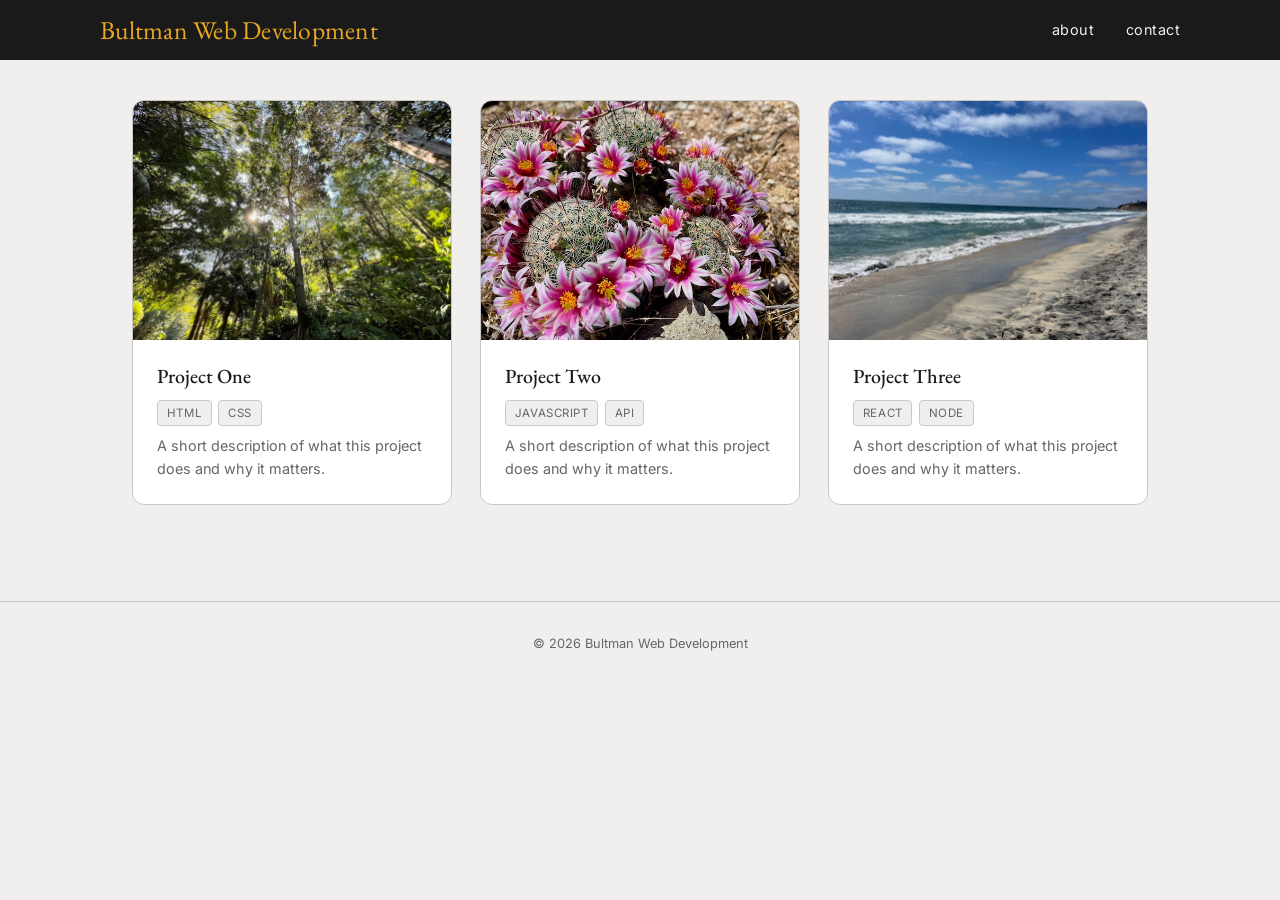
==== index.html @ b0bd91e1 "adding images directory and updated index file with images" ====
<!DOCTYPE html>
<html lang="en">
<head>
  <meta charset="UTF-8" />
  <meta name="viewport" content="width=device-width, initial-scale=1.0" />
  <title>LB Web Development</title>
  <link rel="stylesheet" href="style.css" />
</head>
<body>

  <!-- ===================== HEADER ===================== -->
  <header>
    <div class="nav-inner">
      <div class="site-title">
        <a href="index.html">Bultman Web Development</a>
      </div>
      <nav>
        <a href="about.html">about</a>
        <a href="contact.html">contact</a>
      </nav>
    </div>
  </header>

  <!-- ===================== MAIN ===================== -->
  <main>

    <!-- Project Grid -->
    <!-- To add more cards, copy one <a class="project-card"> block and paste it below -->
    <div class="project-grid">

      <!-- ---- Project 1 ---- -->
      <a class="project-card" href="project.html">
        <div class="card-thumbnail">
          <!-- Replace the src below with your project screenshot or image -->
          <img src="images/IMG_1114.jpeg" alt="Project 1 screenshot" />
        </div>
        <div class="card-body">
          <div class="card-title">Project One</div>
          <div class="card-tags">
            <span class="tag">HTML</span>
            <span class="tag">CSS</span>
          </div>
          <p class="card-description">
            A short description of what this project does and why it matters.
          </p>
        </div>
      </a>

      <!-- ---- Project 2 ---- -->
      <a class="project-card" href="project.html">
        <div class="card-thumbnail">
          <img src="images/IMG_8862.jpeg" alt="Project 2 screenshot" />
        </div>
        <div class="card-body">
          <div class="card-title">Project Two</div>
          <div class="card-tags">
            <span class="tag">JavaScript</span>
            <span class="tag">API</span>
          </div>
          <p class="card-description">
            A short description of what this project does and why it matters.
          </p>
        </div>
      </a>

      <!-- ---- Project 3 ---- -->
      <a class="project-card" href="project.html">
        <div class="card-thumbnail">
          <img src="images/IMG_1100.jpeg" alt="Project 3 screenshot" />
        </div>
        <div class="card-body">
          <div class="card-title">Project Three</div>
          <div class="card-tags">
            <span class="tag">React</span>
            <span class="tag">Node</span>
          </div>
          <p class="card-description">
            A short description of what this project does and why it matters.
          </p>
        </div>
      </a>

    </div>
  </main>

  <!-- ===================== FOOTER ===================== -->
  <footer>
    &copy; 2026 Bultman Web Development
  </footer>

</body>
</html>
---- style.css ----
/* ============================================================
   Bultman Web Development — Shared Stylesheet
   Edit colors, fonts, and spacing here to restyle the whole site
   ============================================================ */

/* --- Fonts --- */
@import url('https://fonts.googleapis.com/css2?family=EB+Garamond:wght@400;500&family=Inter:wght@300;400;500&display=swap');

/* --- CSS Variables (change these to restyle everything) --- */
:root {
  --color-bg:           #f0efed;
  --color-header-bg:    #1a1a1a;
  --color-header-text:  #f0efed;
  --color-accent:       #e8a820;   /* gold — used for logo text & hover states */
  --color-text:         #1a1a1a;
  --color-text-muted:   #666666;
  --color-card-bg:      #ffffff;
  --color-card-border:  #c8c8c8;
  --color-card-hover:   #e8a820;

  --font-heading:       'EB Garamond', Georgia, serif;
  --font-body:          'Inter', system-ui, sans-serif;

  --radius-card:        12px;
  --max-width:          1080px;
  --header-height:      60px;
}

/* --- Reset --- */
*, *::before, *::after {
  box-sizing: border-box;
  margin: 0;
  padding: 0;
}

html { scroll-behavior: smooth; }

body {
  background-color: var(--color-bg);
  color: var(--color-text);
  font-family: var(--font-body);
  font-size: 16px;
  line-height: 1.6;
  min-height: 100vh;
}

a {
  color: inherit;
  text-decoration: none;
}

img {
  display: block;
  max-width: 100%;
}

/* --- Header / Nav --- */
header {
  background-color: var(--color-header-bg);
  color: var(--color-header-text);
  height: var(--header-height);
  display: flex;
  align-items: center;
  padding: 0 2rem;
  position: sticky;
  top: 0;
  z-index: 100;
}

.nav-inner {
  width: 100%;
  max-width: var(--max-width);
  margin: 0 auto;
  display: flex;
  align-items: center;
  justify-content: space-between;
}

.site-title {
  font-family: var(--font-heading);
  font-size: 1.6rem;
  font-weight: 400;
  color: var(--color-accent);
  letter-spacing: 0.01em;
}

.site-title a:hover {
  opacity: 0.85;
}

nav {
  display: flex;
  gap: 2rem;
  font-size: 0.9rem;
  letter-spacing: 0.03em;
}

nav a {
  color: var(--color-header-text);
  transition: color 0.2s;
}

nav a:hover {
  color: var(--color-accent);
}

nav a.active {
  color: var(--color-accent);
}

/* --- Main Content Wrapper --- */
main {
  max-width: var(--max-width);
  margin: 0 auto;
  padding: 2.5rem 2rem 4rem;
}

/* --- Page Header (About / Contact) --- */
.page-header {
  margin-bottom: 2.5rem;
}

.page-header h1 {
  font-family: var(--font-heading);
  font-size: 2.4rem;
  font-weight: 400;
  color: var(--color-text);
}

.page-header p {
  margin-top: 0.5rem;
  color: var(--color-text-muted);
  font-size: 1rem;
}

/* --- Project Grid (index.html) --- */
.project-grid {
  display: grid;
  grid-template-columns: repeat(3, 1fr);
  gap: 1.75rem;
}

/* --- Project Card --- */
.project-card {
  background: var(--color-card-bg);
  border: 1.5px solid var(--color-card-border);
  border-radius: var(--radius-card);
  overflow: hidden;
  display: flex;
  flex-direction: column;
  transition: border-color 0.2s, box-shadow 0.2s;
  cursor: pointer;
}

.project-card:hover {
  border-color: var(--color-card-hover);
  box-shadow: 0 4px 20px rgba(0, 0, 0, 0.08);
}

.project-card .card-thumbnail {
  aspect-ratio: 4 / 3;
  background-color: #e8e8e8;
  overflow: hidden;
}

.project-card .card-thumbnail img {
  width: 100%;
  height: 100%;
  object-fit: cover;
}

.project-card .card-body {
  padding: 1.25rem 1.5rem 1.5rem;
  flex: 1;
  display: flex;
  flex-direction: column;
  gap: 0.5rem;
}

.project-card .card-title {
  font-family: var(--font-heading);
  font-size: 1.25rem;
  font-weight: 500;
}

.project-card .card-tags {
  display: flex;
  flex-wrap: wrap;
  gap: 0.4rem;
}

.tag {
  font-size: 0.72rem;
  letter-spacing: 0.05em;
  text-transform: uppercase;
  background: var(--color-bg);
  border: 1px solid var(--color-card-border);
  border-radius: 4px;
  padding: 0.2rem 0.55rem;
  color: var(--color-text-muted);
}

.project-card .card-description {
  font-size: 0.9rem;
  color: var(--color-text-muted);
  margin-top: auto;
}

/* --- Project Detail Page --- */
.project-detail {
  max-width: 760px;
}

.project-detail .project-meta {
  display: flex;
  flex-wrap: wrap;
  gap: 0.5rem;
  margin: 1rem 0 2rem;
}

.project-detail .back-link {
  display: inline-flex;
  align-items: center;
  gap: 0.4rem;
  font-size: 0.875rem;
  color: var(--color-text-muted);
  margin-bottom: 1.5rem;
  transition: color 0.2s;
}

.project-detail .back-link:hover {
  color: var(--color-accent);
}

.project-detail h1 {
  font-family: var(--font-heading);
  font-size: 2.6rem;
  font-weight: 400;
  line-height: 1.2;
}

.project-detail .hero-image {
  width: 100%;
  aspect-ratio: 16 / 9;
  background: #e8e8e8;
  border-radius: var(--radius-card);
  overflow: hidden;
  margin-bottom: 2.5rem;
}

.project-detail .hero-image img {
  width: 100%;
  height: 100%;
  object-fit: cover;
}

.project-detail .project-body h2 {
  font-family: var(--font-heading);
  font-size: 1.5rem;
  font-weight: 400;
  margin: 2rem 0 0.75rem;
}

.project-detail .project-body p {
  color: var(--color-text-muted);
  margin-bottom: 1rem;
}

.project-detail .project-body ul {
  padding-left: 1.25rem;
  color: var(--color-text-muted);
  margin-bottom: 1rem;
}

.project-detail .project-body ul li {
  margin-bottom: 0.4rem;
}

.project-link {
  display: inline-block;
  margin-top: 2rem;
  padding: 0.65rem 1.5rem;
  background: var(--color-accent);
  color: var(--color-header-bg);
  border-radius: 6px;
  font-size: 0.875rem;
  font-weight: 500;
  letter-spacing: 0.03em;
  transition: opacity 0.2s;
}

.project-link:hover { opacity: 0.85; }

/* --- About Page --- */
.about-layout {
  display: grid;
  grid-template-columns: 1fr 2fr;
  gap: 3rem;
  align-items: start;
}

.about-avatar {
  width: 100%;
  aspect-ratio: 1 / 1;
  background: #e8e8e8;
  border-radius: var(--radius-card);
  overflow: hidden;
}

.about-avatar img {
  width: 100%;
  height: 100%;
  object-fit: cover;
}

.about-text h2 {
  font-family: var(--font-heading);
  font-size: 1.5rem;
  font-weight: 400;
  margin-bottom: 0.75rem;
}

.about-text p {
  color: var(--color-text-muted);
  margin-bottom: 1rem;
}

.skills-list {
  display: flex;
  flex-wrap: wrap;
  gap: 0.5rem;
  margin-top: 1.25rem;
}

/* --- Contact Page --- */
.contact-layout {
  max-width: 560px;
}

.contact-layout p {
  color: var(--color-text-muted);
  margin-bottom: 2rem;
}

.contact-form {
  display: flex;
  flex-direction: column;
  gap: 1.25rem;
}

.form-group {
  display: flex;
  flex-direction: column;
  gap: 0.4rem;
}

.form-group label {
  font-size: 0.875rem;
  font-weight: 500;
  letter-spacing: 0.02em;
}

.form-group input,
.form-group textarea {
  font-family: var(--font-body);
  font-size: 0.95rem;
  color: var(--color-text);
  background: var(--color-card-bg);
  border: 1.5px solid var(--color-card-border);
  border-radius: 6px;
  padding: 0.65rem 0.85rem;
  outline: none;
  transition: border-color 0.2s;
  resize: vertical;
}

.form-group input:focus,
.form-group textarea:focus {
  border-color: var(--color-accent);
}

.btn-submit {
  align-self: flex-start;
  padding: 0.65rem 1.75rem;
  background: var(--color-accent);
  color: var(--color-header-bg);
  border: none;
  border-radius: 6px;
  font-family: var(--font-body);
  font-size: 0.9rem;
  font-weight: 500;
  letter-spacing: 0.03em;
  cursor: pointer;
  transition: opacity 0.2s;
}

.btn-submit:hover { opacity: 0.85; }

/* --- Footer --- */
footer {
  text-align: center;
  padding: 2rem;
  font-size: 0.8rem;
  color: var(--color-text-muted);
  border-top: 1px solid var(--color-card-border);
  margin-top: 2rem;
}

/* --- Responsive --- */
@media (max-width: 768px) {
  .project-grid {
    grid-template-columns: 1fr;
  }

  .about-layout {
    grid-template-columns: 1fr;
  }

  .about-avatar {
    max-width: 200px;
  }

  .site-title {
    font-size: 1.2rem;
  }
}

@media (max-width: 480px) {
  main { padding: 1.5rem 1rem 3rem; }
  nav { gap: 1rem; }
}
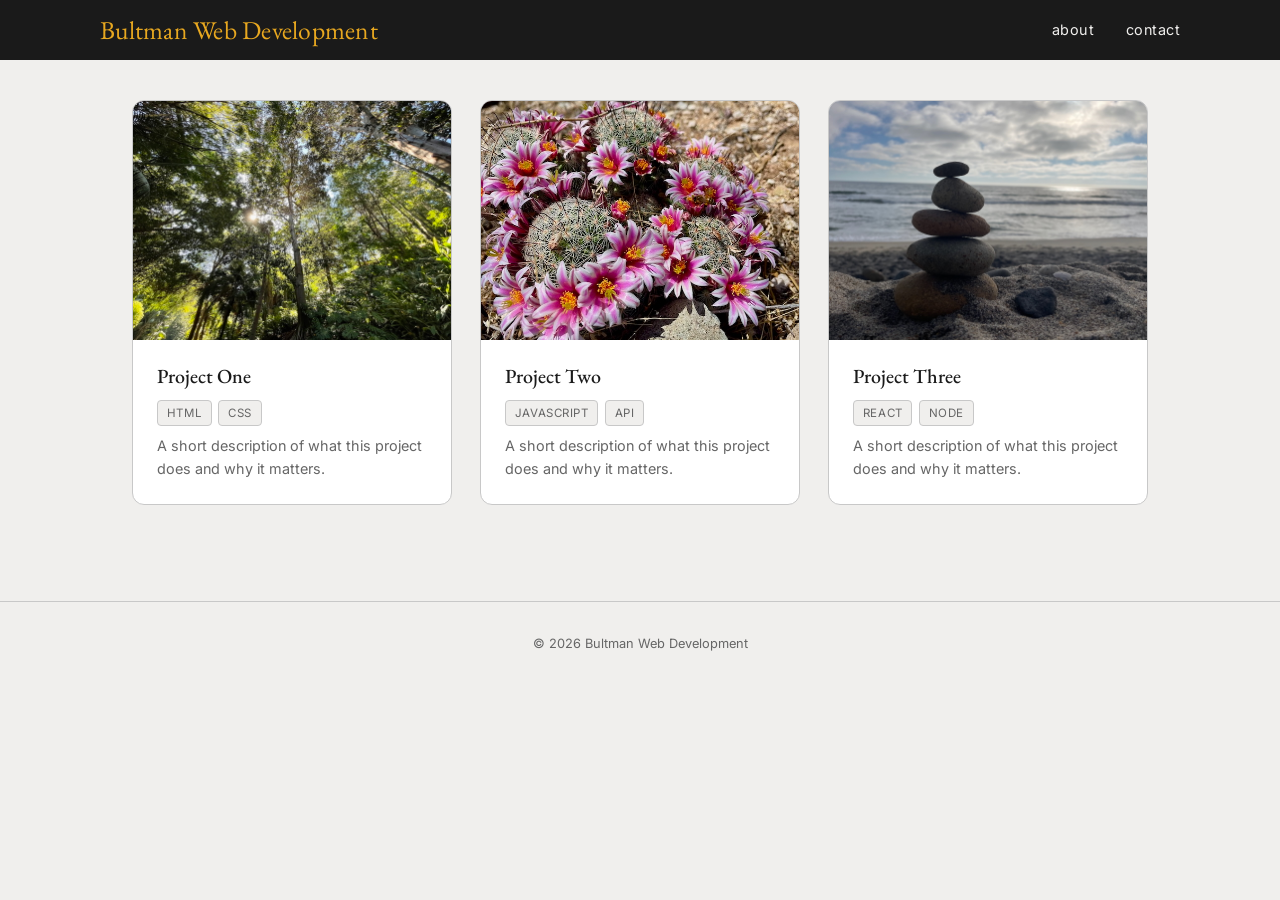
==== commit c47be31a: "updated wrong file path for an image" ====
--- a/index.html
+++ b/index.html
@@ -66,7 +66,7 @@
       <!-- ---- Project 3 ---- -->
       <a class="project-card" href="project.html">
         <div class="card-thumbnail">
-          <img src="images/IMG_1100.jpeg" alt="Project 3 screenshot" />
+          <img src="images/IMG_1110.jpeg" alt="Project 3 screenshot" />
         </div>
         <div class="card-body">
           <div class="card-title">Project Three</div>
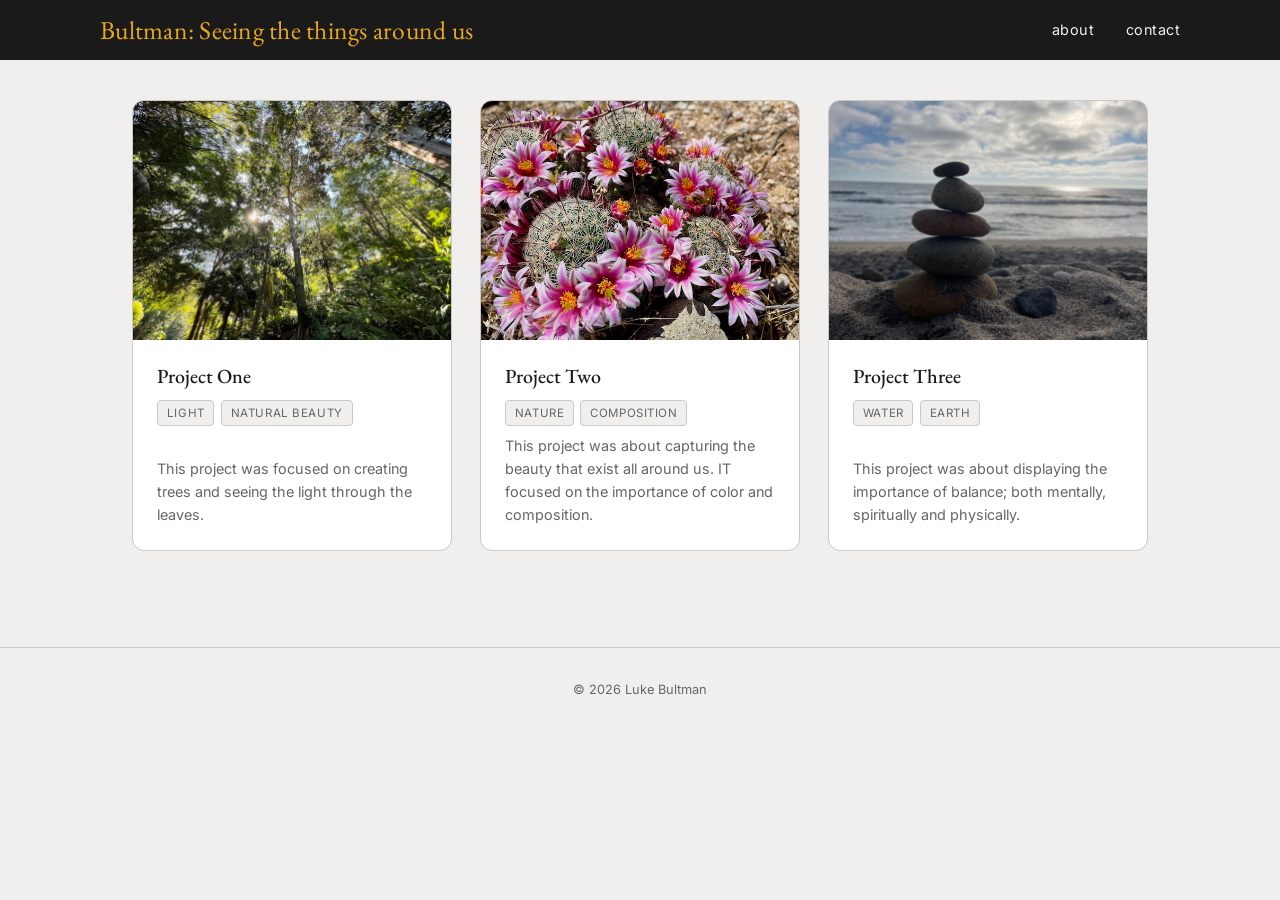
==== commit 1a393f7e: "updating index.html page to reflect photos" ====
--- a/index.html
+++ b/index.html
@@ -12,7 +12,7 @@
   <header>
     <div class="nav-inner">
       <div class="site-title">
-        <a href="index.html">Bultman Web Development</a>
+        <a href="index.html">Bultman: Seeing the things around us</a>
       </div>
       <nav>
         <a href="about.html">about</a>
@@ -37,11 +37,11 @@
         <div class="card-body">
           <div class="card-title">Project One</div>
           <div class="card-tags">
-            <span class="tag">HTML</span>
-            <span class="tag">CSS</span>
+            <span class="tag">light</span>
+            <span class="tag">natural beauty</span>
           </div>
           <p class="card-description">
-            A short description of what this project does and why it matters.
+            This project was focused on creating trees and seeing the light through the leaves.
           </p>
         </div>
       </a>
@@ -54,11 +54,11 @@
         <div class="card-body">
           <div class="card-title">Project Two</div>
           <div class="card-tags">
-            <span class="tag">JavaScript</span>
-            <span class="tag">API</span>
+            <span class="tag">nature</span>
+            <span class="tag">composition</span>
           </div>
           <p class="card-description">
-            A short description of what this project does and why it matters.
+            This project was about capturing the beauty that exist all around us.  IT focused on the importance of color and composition.
           </p>
         </div>
       </a>
@@ -71,11 +71,11 @@
         <div class="card-body">
           <div class="card-title">Project Three</div>
           <div class="card-tags">
-            <span class="tag">React</span>
-            <span class="tag">Node</span>
+            <span class="tag">water</span>
+            <span class="tag">earth</span>
           </div>
           <p class="card-description">
-            A short description of what this project does and why it matters.
+            This project was about displaying the importance of balance; both mentally, spiritually and physically.
           </p>
         </div>
       </a>
@@ -85,7 +85,7 @@
 
   <!-- ===================== FOOTER ===================== -->
   <footer>
-    &copy; 2026 Bultman Web Development
+    &copy; 2026 Luke Bultman
   </footer>
 
 </body>
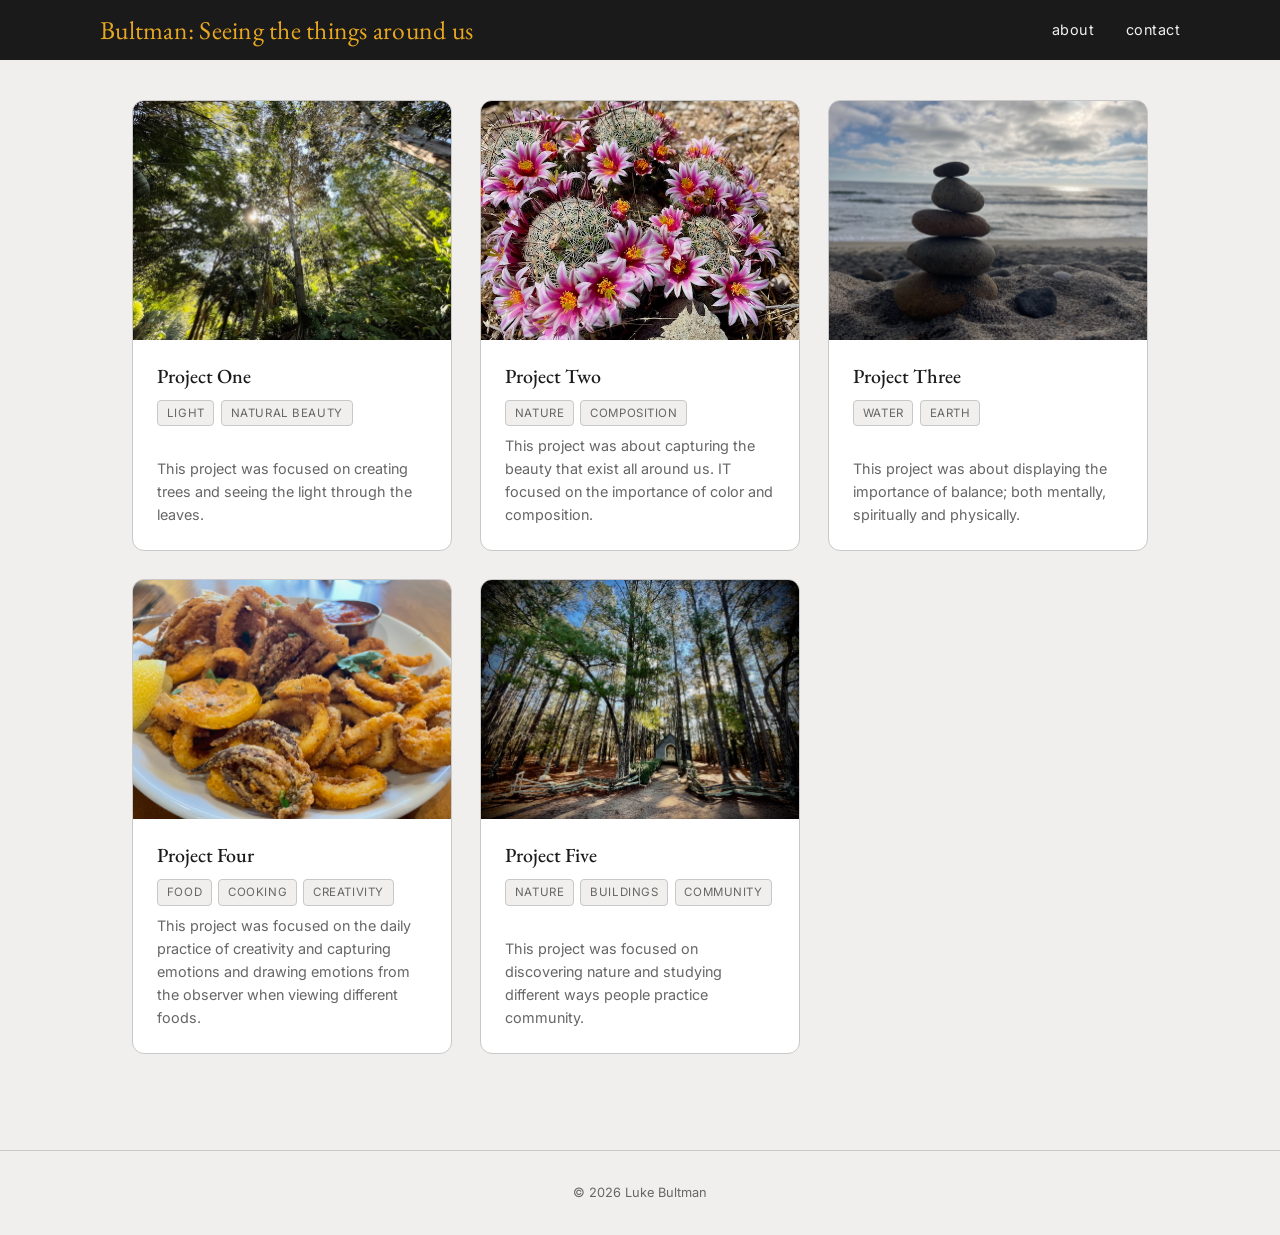
==== commit 89a096fe: "adding new pages four and five" ====
--- a/index.html
+++ b/index.html
@@ -3,12 +3,13 @@
 <head>
   <meta charset="UTF-8" />
   <meta name="viewport" content="width=device-width, initial-scale=1.0" />
-  <title>LB Web Development</title>
+  <title>Luke Bultman</title>
   <link rel="stylesheet" href="style.css" />
 </head>
 <body>
 
   <!-- ===================== HEADER ===================== -->
+<!-- sample of text added through VIM in the terminal -->
   <header>
     <div class="nav-inner">
       <div class="site-title">
@@ -29,7 +30,7 @@
     <div class="project-grid">
 
       <!-- ---- Project 1 ---- -->
-      <a class="project-card" href="project.html">
+      <a class="project-card" href="project-one.html">
         <div class="card-thumbnail">
           <!-- Replace the src below with your project screenshot or image -->
           <img src="images/IMG_1114.jpeg" alt="Project 1 screenshot" />
@@ -47,7 +48,7 @@
       </a>
 
       <!-- ---- Project 2 ---- -->
-      <a class="project-card" href="project.html">
+      <a class="project-card" href="project-two.html">
         <div class="card-thumbnail">
           <img src="images/IMG_8862.jpeg" alt="Project 2 screenshot" />
         </div>
@@ -64,7 +65,7 @@
       </a>
 
       <!-- ---- Project 3 ---- -->
-      <a class="project-card" href="project.html">
+      <a class="project-card" href="project-three.html">
         <div class="card-thumbnail">
           <img src="images/IMG_1110.jpeg" alt="Project 3 screenshot" />
         </div>
@@ -80,6 +81,43 @@
         </div>
       </a>
 
+      <!-- ---- Project 4 ---- -->
+      <a class="project-card" href="project-four.html">
+        <div class="card-thumbnail">
+          <img src="images/IMG_0909.jpeg" alt="Project 4 screenshot" />
+        </div>
+        <div class="card-body">
+          <div class="card-title">Project Four</div>
+          <div class="card-tags">
+            <span class="tag">Food</span>
+            <span class="tag">Cooking</span>
+            <span class="tag">Creativity</span>
+          </div>
+          <p class="card-description">
+            This project was focused on the daily practice of creativity and capturing emotions and drawing emotions from the observer when viewing different foods.
+          </p>
+        </div>
+      </a>
+
+      <!-- ---- Project 5 ---- -->
+      <a class="project-card" href="project-five.html">
+        <div class="card-thumbnail">
+          <img src="images/IMG_9866.jpeg" alt="Project 5 screenshot" />
+        </div>
+        <div class="card-body">
+          <div class="card-title">Project Five</div>
+          <div class="card-tags">
+            <span class="tag">Nature</span>
+            <span class="tag">Buildings</span>
+            <span class="tag">Community</span>
+          </div>
+          <p class="card-description">
+            This project was focused on discovering nature and studying different ways people practice community.
+          </p>
+        </div>
+      </a>
+
+      
     </div>
   </main>
 
@@ -87,6 +125,6 @@
   <footer>
     &copy; 2026 Luke Bultman
   </footer>
-
+<!-- this is edits to the file to show how I'm doing things in a new branch -->
 </body>
 </html>
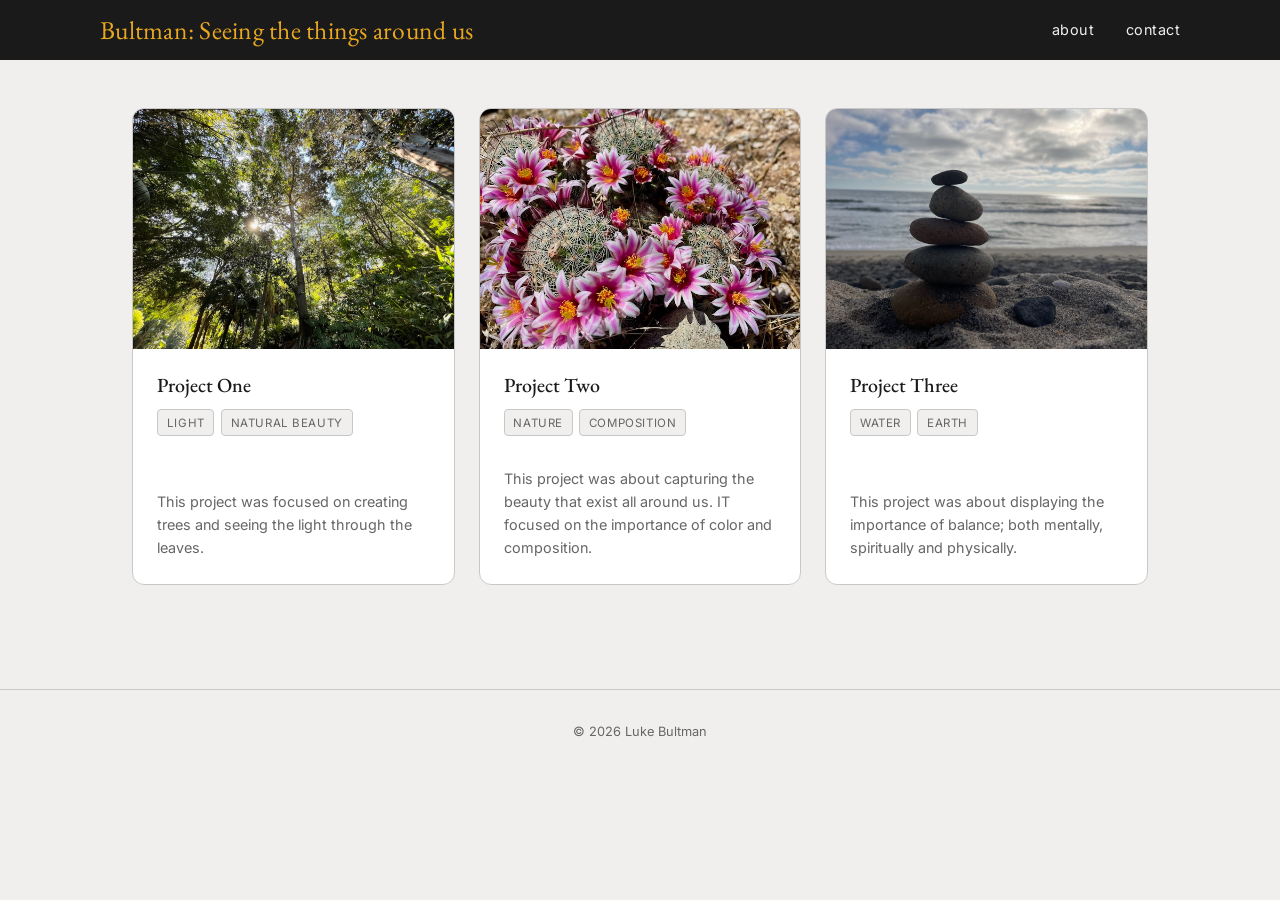
==== commit 74d8957e: "update about, contact, index pages with new copy, responsive stacking of tiles and new selfie photo" ====
--- a/index.html
+++ b/index.html
@@ -5,6 +5,42 @@
   <meta name="viewport" content="width=device-width, initial-scale=1.0" />
   <title>Luke Bultman</title>
   <link rel="stylesheet" href="style.css" />
+
+  <!-- Carousel styles: shows exactly 3 tiles in a row and hides the rest -->
+  <style>
+    .carousel {
+      --carousel-gap: 24px;          /* space between tiles */
+      overflow: hidden;              /* hides tiles 4, 5, ... off to the right */
+      padding: 8px 0;                /* room so card shadows aren't clipped */
+    }
+    .carousel .project-grid {
+      display: flex;                 /* overrides the grid layout in style.css */
+      flex-wrap: nowrap;
+      gap: var(--carousel-gap);
+      will-change: transform;
+    }
+    .carousel .project-card {
+      /* each tile is one third of the row, minus the two gaps */
+      flex: 0 0 calc((100% - 2 * var(--carousel-gap)) / 3);
+      min-width: 0;
+    }
+
+    /* Under 420px wide: stack every tile in one column and turn off the carousel */
+    @media (max-width: 419.98px) {
+      .carousel {
+        overflow: visible;
+      }
+      .carousel .project-grid {
+        flex-direction: column;
+        transform: none !important;  /* cancels any slide in progress */
+        transition: none !important;
+      }
+      .carousel .project-card {
+        flex: none;
+        width: 100%;
+      }
+    }
+  </style>
 </head>
 <body>
 
@@ -25,8 +61,10 @@
   <!-- ===================== MAIN ===================== -->
   <main>
 
-    <!-- Project Grid -->
+    <!-- Project Carousel -->
+    <!-- Only 3 cards show at a time; every 3 seconds they slide left and the next one comes in. -->
     <!-- To add more cards, copy one <a class="project-card"> block and paste it below -->
+    <div class="carousel">
     <div class="project-grid">
 
       <!-- ---- Project 1 ---- -->
@@ -117,7 +155,7 @@
         </div>
       </a>
 
-      
+    </div>
     </div>
   </main>
 
@@ -126,5 +164,73 @@
     &copy; 2026 Luke Bultman
   </footer>
 <!-- this is edits to the file to show how I'm doing things in a new branch -->
+
+  <!-- ===================== CAROUSEL SCRIPT ===================== -->
+  <script>
+    (function () {
+      const INTERVAL_MS = 3000;    // how often the tiles slide (3 seconds)
+      const SLIDE_MS = 800;        // how long the slide animation takes
+
+      const carousel = document.querySelector('.carousel');
+      const track = carousel && carousel.querySelector('.project-grid');
+      if (!track) return;
+
+      const reduceMotion = window.matchMedia('(prefers-reduced-motion: reduce)').matches;
+      const stackedView = window.matchMedia('(max-width: 419.98px)');  // must match the CSS breakpoint
+      const originalOrder = Array.from(track.querySelectorAll('.project-card'));
+      let paused = false;
+      let sliding = false;
+
+      // Put the tiles back in their original order (Project One first)
+      function resetOrder() {
+        track.style.transition = 'none';
+        track.style.transform = '';
+        originalOrder.forEach((card) => track.appendChild(card));
+        sliding = false;
+      }
+
+      // When the window is resized below 420px, stop the carousel and restore the order
+      stackedView.addEventListener('change', (e) => {
+        if (e.matches) resetOrder();
+      });
+
+      // Pause while someone is hovering over or tabbing through the tiles
+      carousel.addEventListener('mouseenter', () => { paused = true; });
+      carousel.addEventListener('mouseleave', () => { paused = false; });
+      carousel.addEventListener('focusin', () => { paused = true; });
+      carousel.addEventListener('focusout', () => { paused = false; });
+
+      function slideLeft() {
+        const cards = track.querySelectorAll('.project-card');
+        if (stackedView.matches || paused || sliding || document.hidden || cards.length <= 3) return;
+
+        const first = cards[0];
+        const gap = parseFloat(getComputedStyle(track).columnGap) || 0;
+        const distance = first.getBoundingClientRect().width + gap;
+
+        // People who turn off animations in their settings get an instant swap
+        if (reduceMotion) {
+          track.appendChild(first);
+          return;
+        }
+
+        sliding = true;
+        track.style.transition = 'transform ' + SLIDE_MS + 'ms ease';
+        track.style.transform = 'translateX(-' + distance + 'px)';
+
+        // After the slide, move the first tile to the end and snap back into place
+        setTimeout(() => {
+          if (stackedView.matches) return;  // window shrank mid-slide; resetOrder() already ran
+          track.style.transition = 'none';
+          track.appendChild(first);
+          track.style.transform = 'translateX(0)';
+          void track.offsetWidth;  // forces the browser to apply the reset before the next slide
+          sliding = false;
+        }, SLIDE_MS);
+      }
+
+      setInterval(slideLeft, INTERVAL_MS);
+    })();
+  </script>
 </body>
 </html>
